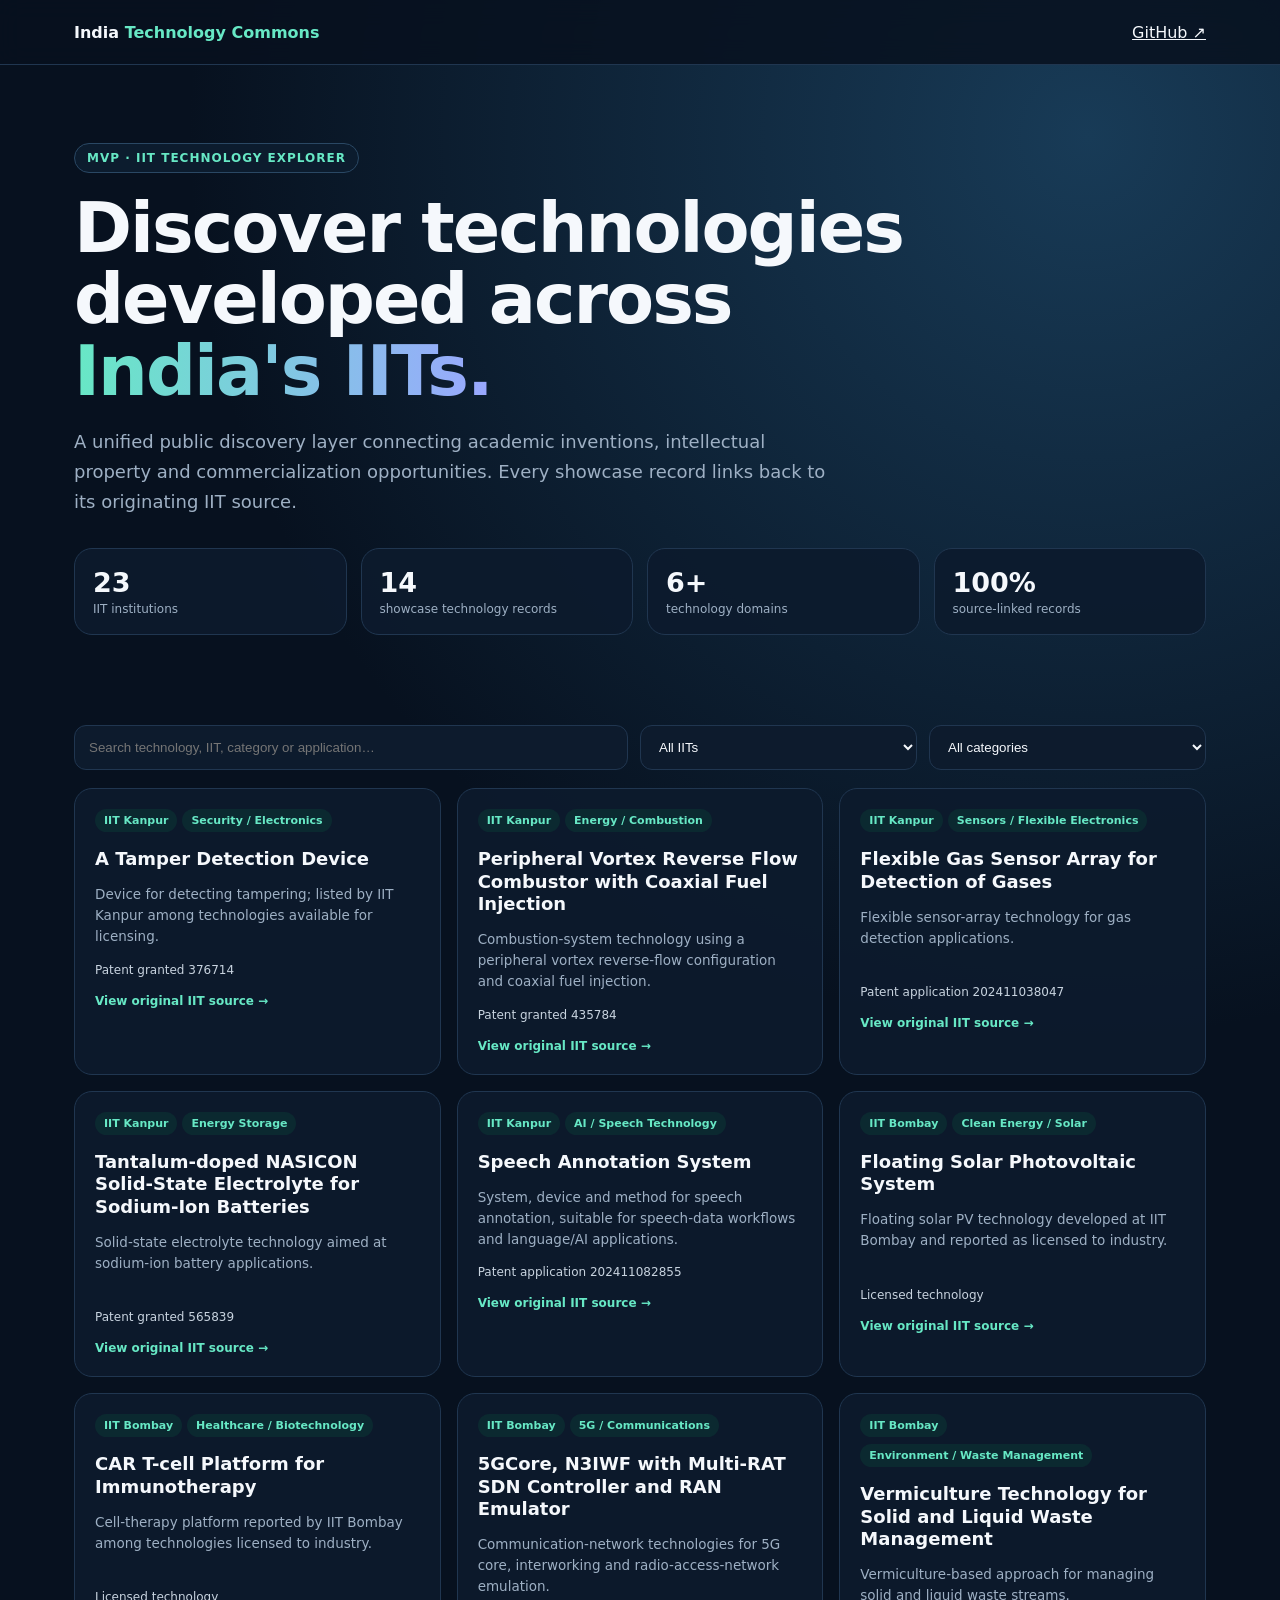
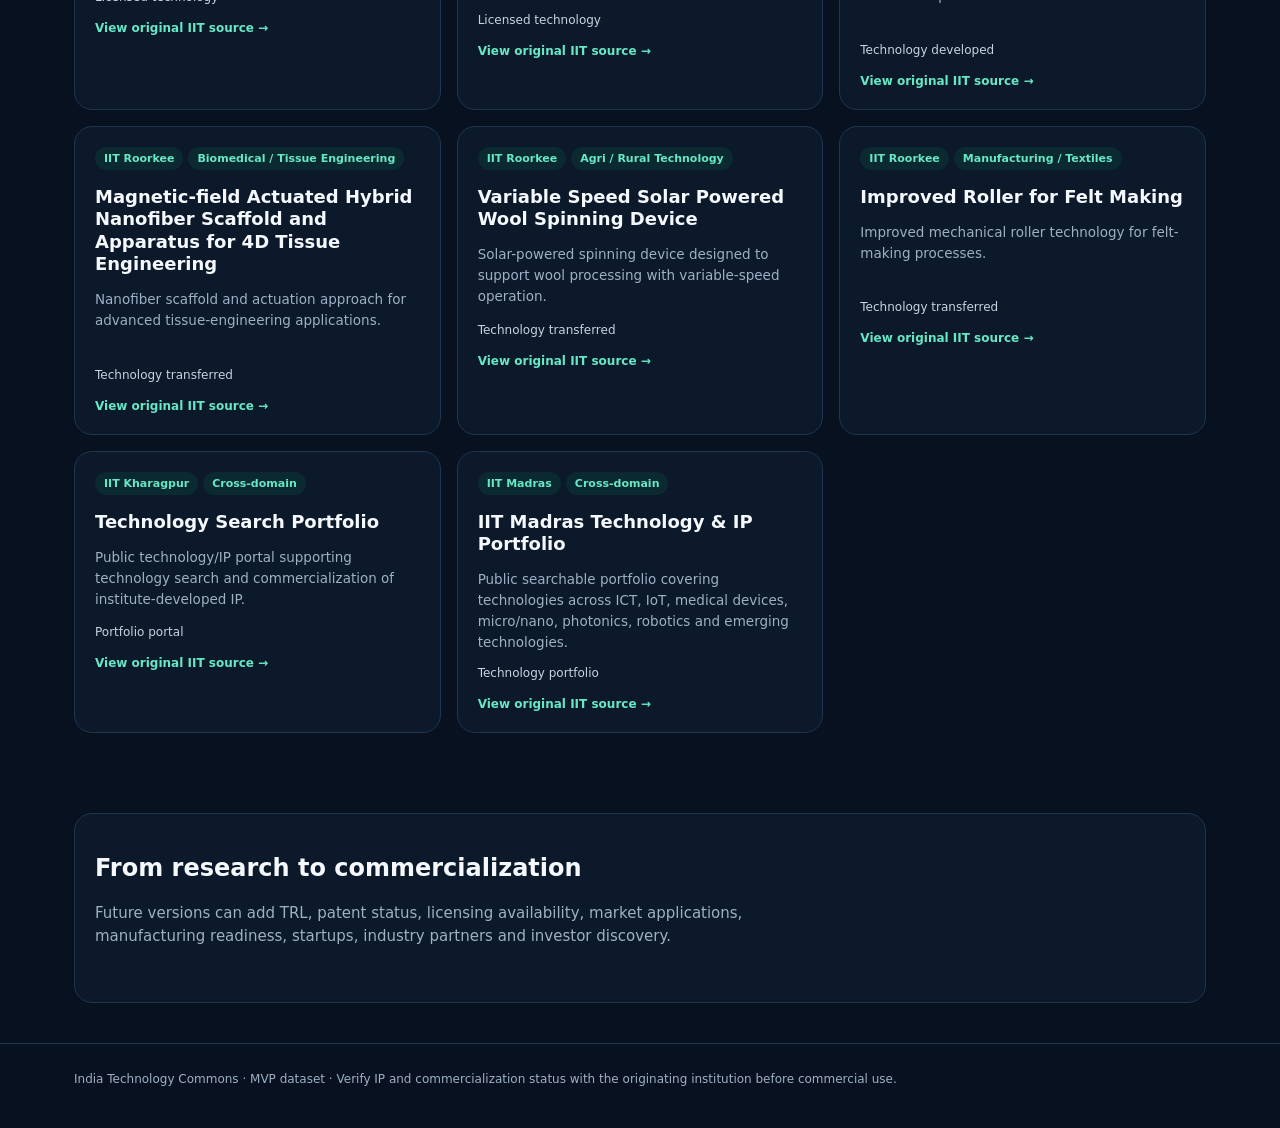
==== technology-commons/index.html @ 1e3e3b7a "Add India Technology Commons IIT technology MVP" ====
<!doctype html>
<html lang="en"><head><meta charset="utf-8"><meta name="viewport" content="width=device-width,initial-scale=1">
<title>India Technology Commons — IIT Technology Explorer</title>
<meta name="description" content="Public MVP discovery layer for technologies and IP developed across India's IITs.">
<style>
:root{--bg:#07111f;--panel:#0d1b2d;--line:#203650;--text:#f5f8fc;--muted:#9eb0c4;--a:#67e8c5;--b:#9aa7ff}*{box-sizing:border-box}body{margin:0;background:radial-gradient(circle at 85% 5%,#183b57 0,transparent 32%),var(--bg);color:var(--text);font-family:Inter,system-ui,-apple-system,Segoe UI,sans-serif}a{color:inherit}.wrap{max-width:1180px;margin:auto;padding:0 24px}nav{position:sticky;top:0;z-index:10;background:rgba(7,17,31,.86);backdrop-filter:blur(12px);border-bottom:1px solid var(--line)}.nav{height:64px;display:flex;align-items:center;justify-content:space-between}.brand{font-weight:850}.brand span{color:var(--a)}.hero{padding:78px 0 50px}.eyebrow{display:inline-block;border:1px solid #2a4864;background:#0c1c2e;color:var(--a);padding:7px 12px;border-radius:99px;font-size:12px;font-weight:800;letter-spacing:1px;text-transform:uppercase}h1{font-size:clamp(38px,6vw,70px);line-height:1.02;letter-spacing:-2px;max-width:850px;margin:20px 0}.grad{background:linear-gradient(90deg,var(--a),var(--b));-webkit-background-clip:text;color:transparent}.lead{font-size:18px;line-height:1.65;color:var(--muted);max-width:760px}.stats{display:grid;grid-template-columns:repeat(4,1fr);gap:14px;margin-top:32px}.stat,.card{background:rgba(13,27,45,.92);border:1px solid var(--line);border-radius:18px}.stat{padding:18px}.stat b{font-size:27px}.stat span{display:block;color:var(--muted);font-size:12px;margin-top:4px}section{padding:40px 0}.toolbar{display:grid;grid-template-columns:2fr 1fr 1fr;gap:12px;margin-bottom:18px}input,select{width:100%;padding:13px 14px;border:1px solid var(--line);border-radius:12px;background:var(--panel);color:var(--text);outline:none}.grid{display:grid;grid-template-columns:repeat(3,1fr);gap:16px}.card{padding:20px;transition:.2s}.card:hover{transform:translateY(-3px);border-color:#376181}.tag{display:inline-block;font-size:11px;font-weight:800;color:var(--a);background:#0b2930;border-radius:99px;padding:5px 9px;margin:0 5px 7px 0}.card h3{font-size:18px;line-height:1.25;margin:9px 0}.card p{font-size:13.5px;line-height:1.55;color:var(--muted);min-height:65px}.meta{font-size:12px;color:#c8d3df;margin:9px 0}.source{display:inline-flex;margin-top:8px;color:var(--a);font-size:12px;font-weight:750;text-decoration:none}.empty{padding:50px;text-align:center;color:var(--muted);grid-column:1/-1}footer{border-top:1px solid var(--line);padding:28px 0 42px;color:var(--muted);font-size:12px}@media(max-width:900px){.grid{grid-template-columns:repeat(2,1fr)}.stats{grid-template-columns:repeat(2,1fr)}.toolbar{grid-template-columns:1fr 1fr}.toolbar input{grid-column:1/-1}}@media(max-width:600px){.grid{grid-template-columns:1fr}.toolbar{grid-template-columns:1fr}.toolbar input{grid-column:auto}h1{letter-spacing:-1px}}
</style></head>
<body><nav><div class="wrap nav"><div class="brand">India <span>Technology Commons</span></div><a href="https://github.com/lifecourseindia/lifecourse" target="_blank">GitHub ↗</a></div></nav>
<header class="hero"><div class="wrap"><span class="eyebrow">MVP · IIT Technology Explorer</span><h1>Discover technologies developed across <span class="grad">India's IITs.</span></h1><p class="lead">A unified public discovery layer connecting academic inventions, intellectual property and commercialization opportunities. Every showcase record links back to its originating IIT source.</p><div class="stats"><div class="stat"><b>23</b><span>IIT institutions</span></div><div class="stat"><b id="recordCount">0</b><span>showcase technology records</span></div><div class="stat"><b>6+</b><span>technology domains</span></div><div class="stat"><b>100%</b><span>source-linked records</span></div></div></div></header>
<section><div class="wrap"><div class="toolbar"><input id="search" placeholder="Search technology, IIT, category or application…"><select id="iit"><option value="">All IITs</option></select><select id="cat"><option value="">All categories</option></select></div><div id="grid" class="grid"></div></div></section>
<section><div class="wrap"><div class="card"><h2>From research to commercialization</h2><p class="lead" style="font-size:15px">Future versions can add TRL, patent status, licensing availability, market applications, manufacturing readiness, startups, industry partners and investor discovery.</p></div></div></section>
<footer><div class="wrap">India Technology Commons · MVP dataset · Verify IP and commercialization status with the originating institution before commercial use.</div></footer>
<script>
const data=[
["IITK-001","IIT Kanpur","A Tamper Detection Device","Device for detecting tampering; listed by IIT Kanpur among technologies available for licensing.","Security / Electronics","Patent granted 376714","https://www.iitk.ac.in/ipr/available-technologies"],
["IITK-002","IIT Kanpur","Peripheral Vortex Reverse Flow Combustor with Coaxial Fuel Injection","Combustion-system technology using a peripheral vortex reverse-flow configuration and coaxial fuel injection.","Energy / Combustion","Patent granted 435784","https://www.iitk.ac.in/ipr/available-technologies"],
["IITK-003","IIT Kanpur","Flexible Gas Sensor Array for Detection of Gases","Flexible sensor-array technology for gas detection applications.","Sensors / Flexible Electronics","Patent application 202411038047","https://www.iitk.ac.in/ipr/available-technologies"],
["IITK-004","IIT Kanpur","Tantalum-doped NASICON Solid-State Electrolyte for Sodium-Ion Batteries","Solid-state electrolyte technology aimed at sodium-ion battery applications.","Energy Storage","Patent granted 565839","https://www.iitk.ac.in/ipr/available-technologies"],
["IITK-005","IIT Kanpur","Speech Annotation System","System, device and method for speech annotation, suitable for speech-data workflows and language/AI applications.","AI / Speech Technology","Patent application 202411082855","https://www.iitk.ac.in/ipr/available-technologies"],
["IITB-001","IIT Bombay","Floating Solar Photovoltaic System","Floating solar PV technology developed at IIT Bombay and reported as licensed to industry.","Clean Energy / Solar","Licensed technology","https://www.ircc.iitb.ac.in/IRCC-Webpage/technologies.jsp"],
["IITB-002","IIT Bombay","CAR T-cell Platform for Immunotherapy","Cell-therapy platform reported by IIT Bombay among technologies licensed to industry.","Healthcare / Biotechnology","Licensed technology","https://www.ircc.iitb.ac.in/IRCC-Webpage/technologies.jsp"],
["IITB-003","IIT Bombay","5GCore, N3IWF with Multi-RAT SDN Controller and RAN Emulator","Communication-network technologies for 5G core, interworking and radio-access-network emulation.","5G / Communications","Licensed technology","https://www.ircc.iitb.ac.in/IRCC-Webpage/technologies.jsp"],
["IITB-004","IIT Bombay","Vermiculture Technology for Solid and Liquid Waste Management","Vermiculture-based approach for managing solid and liquid waste streams.","Environment / Waste Management","Technology developed","https://www.ircc.iitb.ac.in/IRCC-Webpage/technologies.jsp"],
["IITR-001","IIT Roorkee","Magnetic-field Actuated Hybrid Nanofiber Scaffold and Apparatus for 4D Tissue Engineering","Nanofiber scaffold and actuation approach for advanced tissue-engineering applications.","Biomedical / Tissue Engineering","Technology transferred","https://ipr.iitr.ac.in/technologies-basket/"],
["IITR-002","IIT Roorkee","Variable Speed Solar Powered Wool Spinning Device","Solar-powered spinning device designed to support wool processing with variable-speed operation.","Agri / Rural Technology","Technology transferred","https://ipr.iitr.ac.in/technologies-basket/"],
["IITR-003","IIT Roorkee","Improved Roller for Felt Making","Improved mechanical roller technology for felt-making processes.","Manufacturing / Textiles","Technology transferred","https://ipr.iitr.ac.in/technologies-basket/"],
["IITKGP-001","IIT Kharagpur","Technology Search Portfolio","Public technology/IP portal supporting technology search and commercialization of institute-developed IP.","Cross-domain","Portfolio portal","https://sric.iitkgp.ac.in/technologies/"],
["IITM-001","IIT Madras","IIT Madras Technology & IP Portfolio","Public searchable portfolio covering technologies across ICT, IoT, medical devices, micro/nano, photonics, robotics and emerging technologies.","Cross-domain","Technology portfolio","https://ip.iitm.ac.in/our-technologies"]
];
const iit=document.querySelector('#iit'),cat=document.querySelector('#cat'),grid=document.querySelector('#grid'),count=document.querySelector('#recordCount');
[...new Set(data.map(x=>x[1]))].sort().forEach(x=>iit.insertAdjacentHTML('beforeend','<option>'+x+'</option>'));
[...new Set(data.map(x=>x[4]))].sort().forEach(x=>cat.insertAdjacentHTML('beforeend','<option>'+x+'</option>'));count.textContent=data.length;
function render(){const q=document.querySelector('#search').value.toLowerCase(),iv=iit.value,cv=cat.value;const rows=data.filter(x=>(!q||x.join(' ').toLowerCase().includes(q))&&(!iv||x[1]===iv)&&(!cv||x[4]===cv));grid.innerHTML=rows.length?rows.map(x=>'<article class="card"><span class="tag">'+x[1]+'</span><span class="tag">'+x[4]+'</span><h3>'+x[2]+'</h3><p>'+x[3]+'</p><div class="meta">'+x[5]+'</div><a class="source" href="'+x[6]+'" target="_blank" rel="noopener">View original IIT source →</a></article>').join(''):'<div class="empty">No matching technologies found.</div>'}
document.querySelector('#search').addEventListener('input',render);iit.addEventListener('change',render);cat.addEventListener('change',render);render();
</script></body></html>
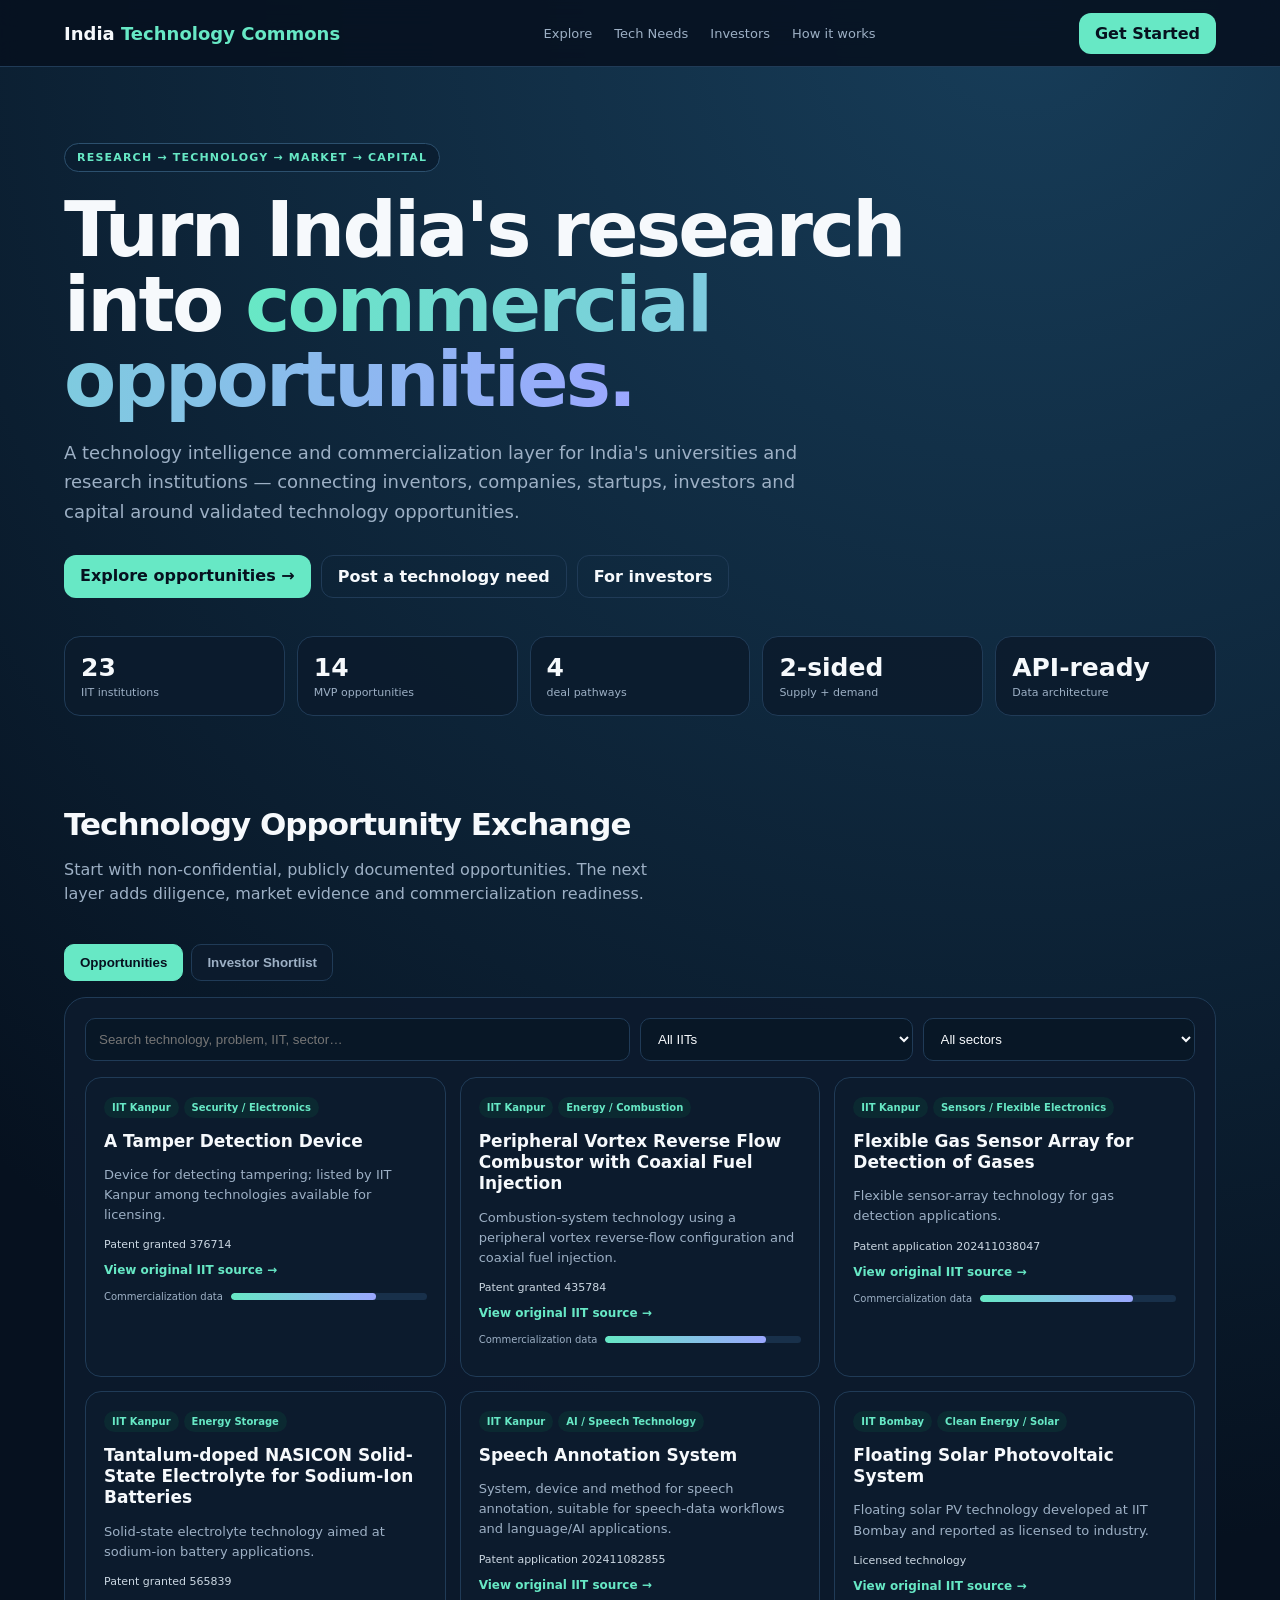
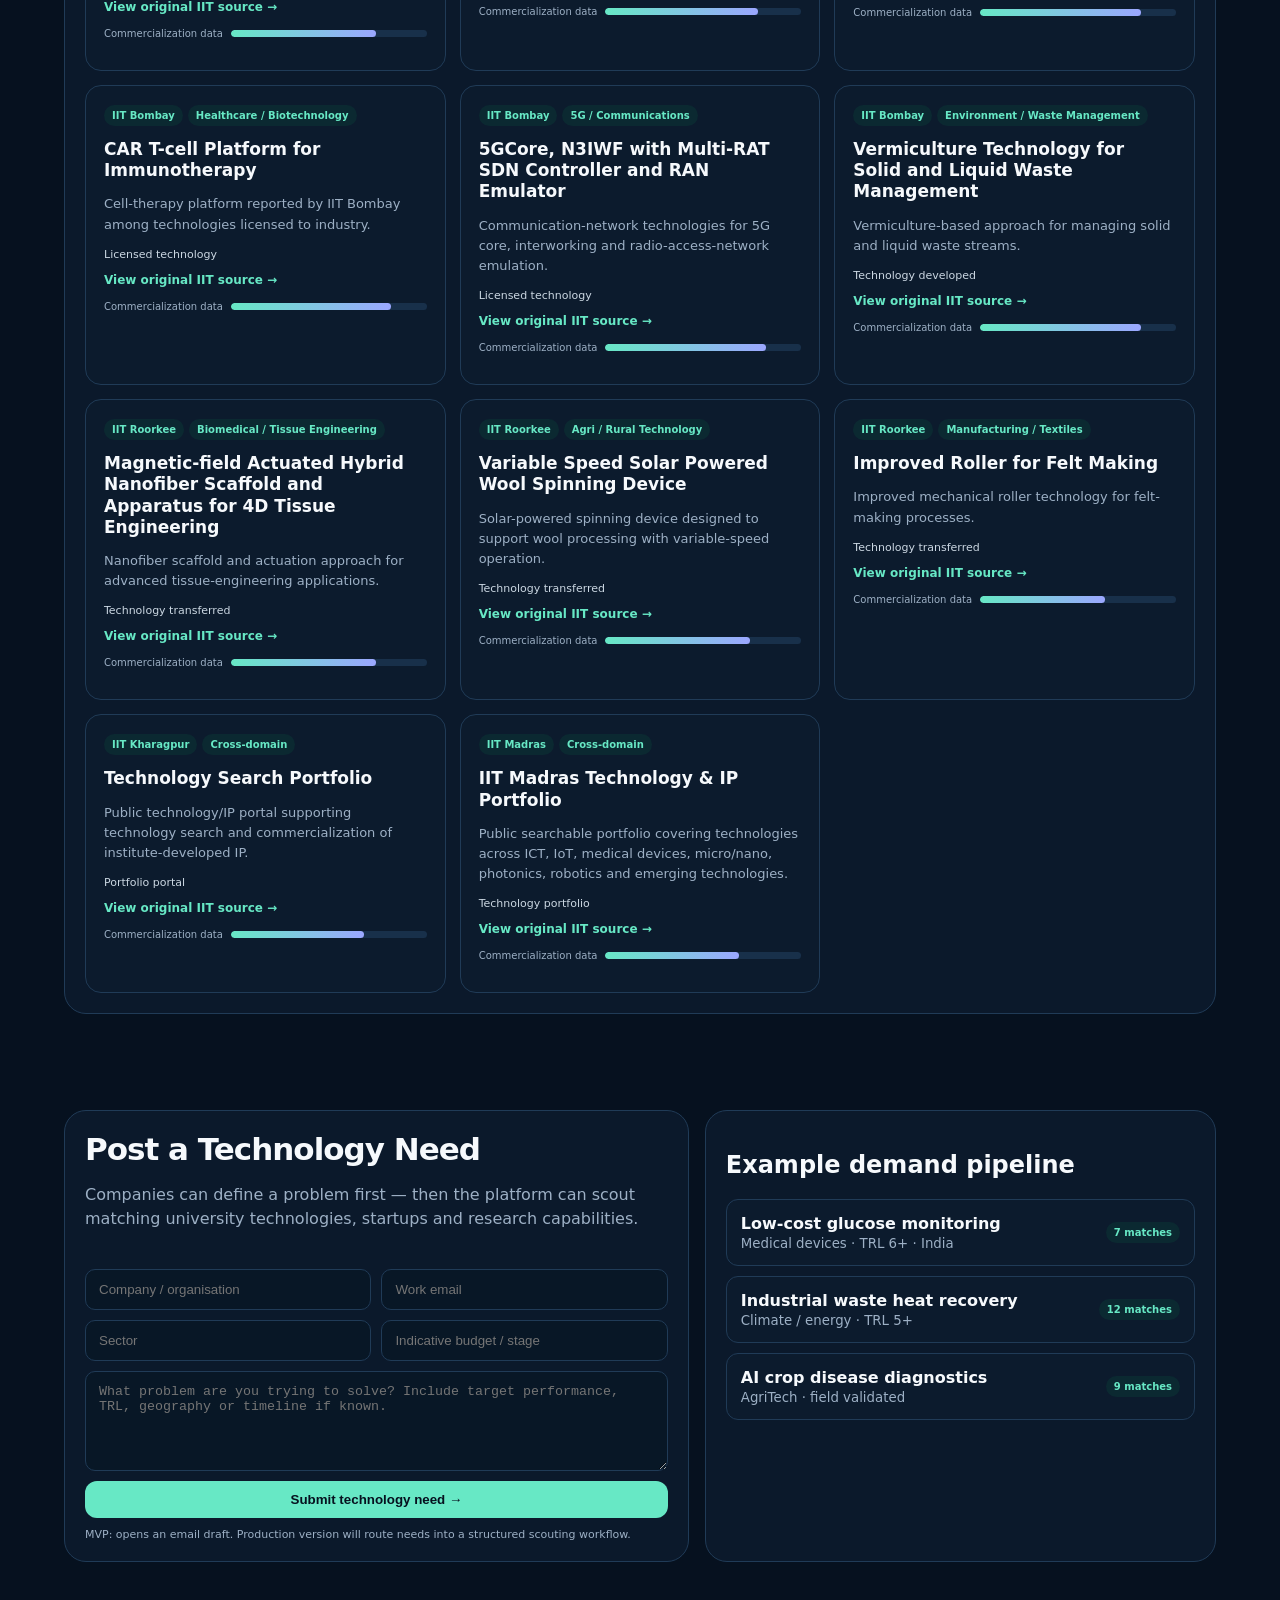
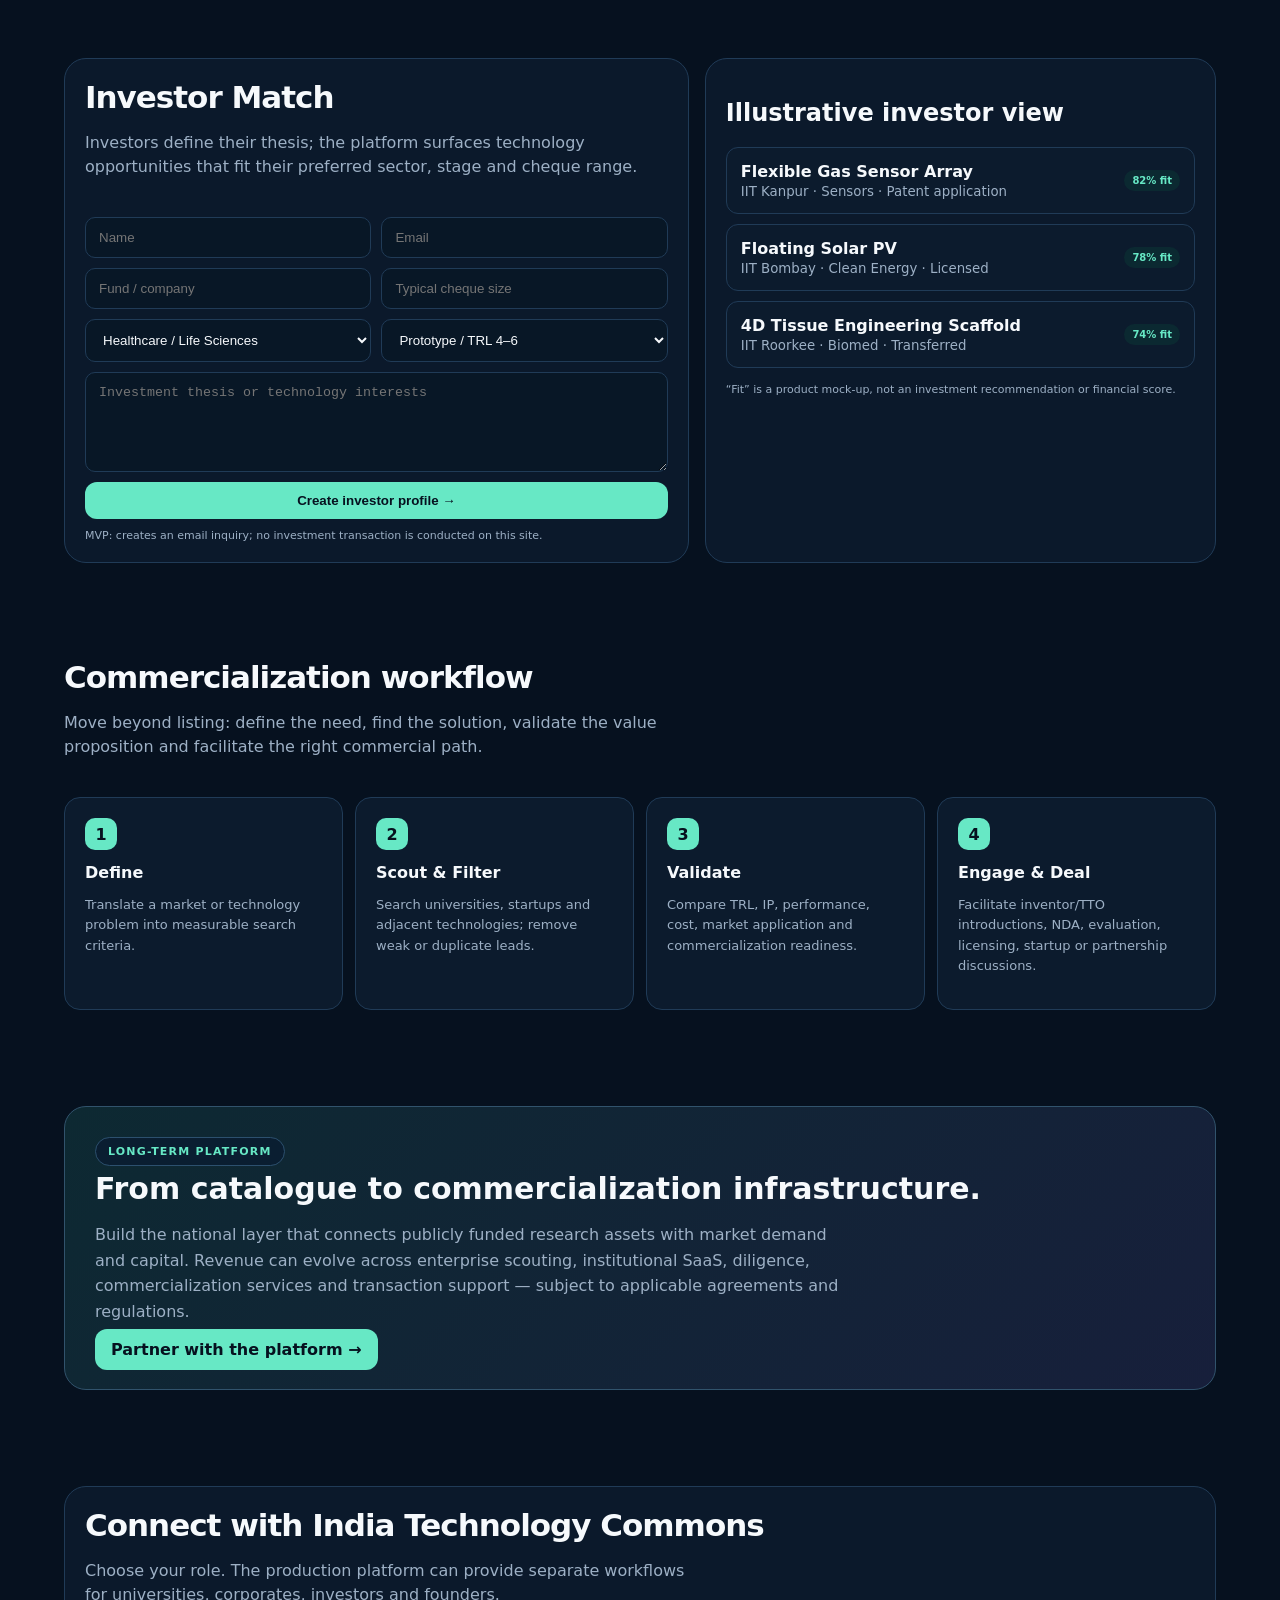
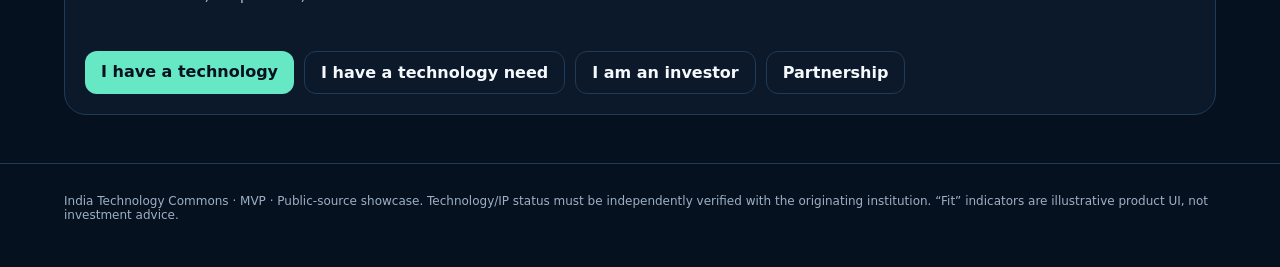
==== commit c4f71e0e: "Upgrade Technology Commons to commercialization marketplace MVP" ====
--- a/technology-commons/index.html
+++ b/technology-commons/index.html
@@ -1,15 +1,62 @@
 <!doctype html>
 <html lang="en"><head><meta charset="utf-8"><meta name="viewport" content="width=device-width,initial-scale=1">
-<title>India Technology Commons — IIT Technology Explorer</title>
-<meta name="description" content="Public MVP discovery layer for technologies and IP developed across India's IITs.">
+<title>India Technology Commons | Research to Capital</title>
+<meta name="description" content="Discover, scout and commercialize technologies from India's research ecosystem.">
 <style>
-:root{--bg:#07111f;--panel:#0d1b2d;--line:#203650;--text:#f5f8fc;--muted:#9eb0c4;--a:#67e8c5;--b:#9aa7ff}*{box-sizing:border-box}body{margin:0;background:radial-gradient(circle at 85% 5%,#183b57 0,transparent 32%),var(--bg);color:var(--text);font-family:Inter,system-ui,-apple-system,Segoe UI,sans-serif}a{color:inherit}.wrap{max-width:1180px;margin:auto;padding:0 24px}nav{position:sticky;top:0;z-index:10;background:rgba(7,17,31,.86);backdrop-filter:blur(12px);border-bottom:1px solid var(--line)}.nav{height:64px;display:flex;align-items:center;justify-content:space-between}.brand{font-weight:850}.brand span{color:var(--a)}.hero{padding:78px 0 50px}.eyebrow{display:inline-block;border:1px solid #2a4864;background:#0c1c2e;color:var(--a);padding:7px 12px;border-radius:99px;font-size:12px;font-weight:800;letter-spacing:1px;text-transform:uppercase}h1{font-size:clamp(38px,6vw,70px);line-height:1.02;letter-spacing:-2px;max-width:850px;margin:20px 0}.grad{background:linear-gradient(90deg,var(--a),var(--b));-webkit-background-clip:text;color:transparent}.lead{font-size:18px;line-height:1.65;color:var(--muted);max-width:760px}.stats{display:grid;grid-template-columns:repeat(4,1fr);gap:14px;margin-top:32px}.stat,.card{background:rgba(13,27,45,.92);border:1px solid var(--line);border-radius:18px}.stat{padding:18px}.stat b{font-size:27px}.stat span{display:block;color:var(--muted);font-size:12px;margin-top:4px}section{padding:40px 0}.toolbar{display:grid;grid-template-columns:2fr 1fr 1fr;gap:12px;margin-bottom:18px}input,select{width:100%;padding:13px 14px;border:1px solid var(--line);border-radius:12px;background:var(--panel);color:var(--text);outline:none}.grid{display:grid;grid-template-columns:repeat(3,1fr);gap:16px}.card{padding:20px;transition:.2s}.card:hover{transform:translateY(-3px);border-color:#376181}.tag{display:inline-block;font-size:11px;font-weight:800;color:var(--a);background:#0b2930;border-radius:99px;padding:5px 9px;margin:0 5px 7px 0}.card h3{font-size:18px;line-height:1.25;margin:9px 0}.card p{font-size:13.5px;line-height:1.55;color:var(--muted);min-height:65px}.meta{font-size:12px;color:#c8d3df;margin:9px 0}.source{display:inline-flex;margin-top:8px;color:var(--a);font-size:12px;font-weight:750;text-decoration:none}.empty{padding:50px;text-align:center;color:var(--muted);grid-column:1/-1}footer{border-top:1px solid var(--line);padding:28px 0 42px;color:var(--muted);font-size:12px}@media(max-width:900px){.grid{grid-template-columns:repeat(2,1fr)}.stats{grid-template-columns:repeat(2,1fr)}.toolbar{grid-template-columns:1fr 1fr}.toolbar input{grid-column:1/-1}}@media(max-width:600px){.grid{grid-template-columns:1fr}.toolbar{grid-template-columns:1fr}.toolbar input{grid-column:auto}h1{letter-spacing:-1px}}
+:root{--bg:#06111f;--p:#0c1b2d;--p2:#10253b;--line:#203b57;--txt:#f6f9fc;--mut:#9db0c5;--a:#67e8c5;--b:#9ba7ff;--gold:#ffd166;--danger:#ff7f96}
+*{box-sizing:border-box}body{margin:0;background:radial-gradient(circle at 80% 0,#173d59 0,transparent 30%),var(--bg);color:var(--txt);font-family:Inter,system-ui,-apple-system,Segoe UI,sans-serif}a{text-decoration:none;color:inherit}.wrap{max-width:1200px;margin:auto;padding:0 24px}
+nav{position:sticky;top:0;z-index:20;background:rgba(6,17,31,.88);backdrop-filter:blur(14px);border-bottom:1px solid var(--line)}.nav{height:66px;display:flex;align-items:center;justify-content:space-between}.brand{font-weight:900;font-size:18px}.brand i{font-style:normal;color:var(--a)}.navlinks{display:flex;gap:22px;color:var(--mut);font-size:13px}.navlinks a:hover{color:var(--a)}.btn{border:0;border-radius:12px;padding:11px 16px;font-weight:800;cursor:pointer}.primary{background:var(--a);color:#06111f}.ghost{background:transparent;border:1px solid var(--line);color:var(--txt)}
+.hero{padding:76px 0 42px}.eyebrow{display:inline-block;padding:7px 12px;border:1px solid #2c506e;border-radius:99px;color:var(--a);background:#0a1e31;font-size:11px;font-weight:850;letter-spacing:1.2px;text-transform:uppercase}h1{font-size:clamp(40px,6.5vw,76px);line-height:.99;letter-spacing:-2.8px;max-width:950px;margin:20px 0}.grad{background:linear-gradient(90deg,var(--a),var(--b));-webkit-background-clip:text;color:transparent}.lead{max-width:790px;color:var(--mut);font-size:18px;line-height:1.65}.hero-actions{display:flex;gap:10px;flex-wrap:wrap;margin-top:28px}.metrics{display:grid;grid-template-columns:repeat(5,1fr);gap:12px;margin-top:38px}.metric{background:rgba(12,27,45,.9);border:1px solid var(--line);border-radius:16px;padding:16px}.metric b{font-size:25px}.metric span{display:block;color:var(--mut);font-size:11px;margin-top:4px}
+section{padding:48px 0}.section-head{display:flex;justify-content:space-between;align-items:end;gap:20px;margin-bottom:22px}.section-head h2{margin:0;font-size:31px;letter-spacing:-1px}.section-head p{color:var(--mut);max-width:600px;line-height:1.5}
+.tabs{display:flex;gap:8px;flex-wrap:wrap;margin-bottom:16px}.tab{padding:10px 15px;border:1px solid var(--line);background:var(--p);color:var(--mut);border-radius:10px;font-weight:800;cursor:pointer}.tab.active{background:var(--a);color:#06111f;border-color:var(--a)}
+.panel{background:rgba(12,27,45,.92);border:1px solid var(--line);border-radius:22px;padding:20px}.toolbar{display:grid;grid-template-columns:2fr 1fr 1fr;gap:10px;margin-bottom:16px}input,select,textarea{width:100%;padding:12px 13px;background:#081726;color:var(--txt);border:1px solid var(--line);border-radius:10px;outline:none}textarea{min-height:100px;resize:vertical}
+.grid{display:grid;grid-template-columns:repeat(3,1fr);gap:14px}.card{background:var(--p);border:1px solid var(--line);border-radius:16px;padding:18px;transition:.2s}.card:hover{transform:translateY(-3px);border-color:#3a668c}.tag{display:inline-block;background:#0b2931;color:var(--a);padding:5px 8px;border-radius:99px;font-size:10px;font-weight:850;margin:0 5px 5px 0}.tag.gold{background:#302719;color:var(--gold)}.card h3{font-size:17px;line-height:1.25;margin:8px 0}.card p{color:var(--mut);font-size:13px;line-height:1.55}.meta{font-size:11px;color:#cbd7e2;margin:8px 0}.source{color:var(--a);font-size:12px;font-weight:800}.score{display:flex;gap:8px;align-items:center;margin:13px 0}.scorebar{height:7px;background:#18304a;border-radius:99px;flex:1;overflow:hidden}.scorebar i{display:block;height:100%;background:linear-gradient(90deg,var(--a),var(--b));border-radius:99px}.empty{text-align:center;color:var(--mut);padding:35px;grid-column:1/-1}
+.how{display:grid;grid-template-columns:repeat(4,1fr);gap:12px}.step{padding:20px;background:var(--p);border:1px solid var(--line);border-radius:16px}.num{display:inline-flex;width:32px;height:32px;border-radius:10px;background:var(--a);color:#06111f;align-items:center;justify-content:center;font-weight:900}.step h3{font-size:16px;margin:13px 0 6px}.step p{color:var(--mut);font-size:13px;line-height:1.55}
+.twocol{display:grid;grid-template-columns:1.1fr .9fr;gap:16px}.list{display:grid;gap:10px}.row{display:flex;align-items:center;justify-content:space-between;gap:15px;padding:14px;background:var(--p);border:1px solid var(--line);border-radius:12px}.row small{color:var(--mut);display:block;margin-top:3px}.status{font-size:10px;font-weight:900;padding:5px 8px;border-radius:99px;background:#0b2931;color:var(--a);white-space:nowrap}
+.form{display:grid;gap:10px}.formgrid{display:grid;grid-template-columns:1fr 1fr;gap:10px}
+.callout{background:linear-gradient(135deg,#0d2932,#171f3b);border:1px solid #31536c;border-radius:22px;padding:30px}.callout h2{font-size:30px;margin:5px 0 10px}.callout p{color:var(--mut);line-height:1.6;max-width:760px}
+footer{border-top:1px solid var(--line);padding:30px 0 45px;color:var(--mut);font-size:12px}.note{font-size:11px;color:var(--mut)}
+@media(max-width:950px){.metrics{grid-template-columns:repeat(3,1fr)}.grid{grid-template-columns:repeat(2,1fr)}.how{grid-template-columns:repeat(2,1fr)}.twocol{grid-template-columns:1fr}.navlinks{display:none}}
+@media(max-width:620px){.metrics{grid-template-columns:repeat(2,1fr)}.grid{grid-template-columns:1fr}.toolbar,.formgrid{grid-template-columns:1fr}.how{grid-template-columns:1fr}h1{letter-spacing:-1.5px}}
 </style></head>
-<body><nav><div class="wrap nav"><div class="brand">India <span>Technology Commons</span></div><a href="https://github.com/lifecourseindia/lifecourse" target="_blank">GitHub ↗</a></div></nav>
-<header class="hero"><div class="wrap"><span class="eyebrow">MVP · IIT Technology Explorer</span><h1>Discover technologies developed across <span class="grad">India's IITs.</span></h1><p class="lead">A unified public discovery layer connecting academic inventions, intellectual property and commercialization opportunities. Every showcase record links back to its originating IIT source.</p><div class="stats"><div class="stat"><b>23</b><span>IIT institutions</span></div><div class="stat"><b id="recordCount">0</b><span>showcase technology records</span></div><div class="stat"><b>6+</b><span>technology domains</span></div><div class="stat"><b>100%</b><span>source-linked records</span></div></div></div></header>
-<section><div class="wrap"><div class="toolbar"><input id="search" placeholder="Search technology, IIT, category or application…"><select id="iit"><option value="">All IITs</option></select><select id="cat"><option value="">All categories</option></select></div><div id="grid" class="grid"></div></div></section>
-<section><div class="wrap"><div class="card"><h2>From research to commercialization</h2><p class="lead" style="font-size:15px">Future versions can add TRL, patent status, licensing availability, market applications, manufacturing readiness, startups, industry partners and investor discovery.</p></div></div></section>
-<footer><div class="wrap">India Technology Commons · MVP dataset · Verify IP and commercialization status with the originating institution before commercial use.</div></footer>
+<body>
+<nav><div class="wrap nav"><div class="brand">India <i>Technology Commons</i></div><div class="navlinks"><a href="#explore">Explore</a><a href="#needs">Tech Needs</a><a href="#investors">Investors</a><a href="#process">How it works</a></div><a class="btn primary" href="#connect">Get Started</a></div></nav>
+
+<header class="hero"><div class="wrap">
+<span class="eyebrow">Research → Technology → Market → Capital</span>
+<h1>Turn India's research into <span class="grad">commercial opportunities.</span></h1>
+<p class="lead">A technology intelligence and commercialization layer for India's universities and research institutions — connecting inventors, companies, startups, investors and capital around validated technology opportunities.</p>
+<div class="hero-actions"><a class="btn primary" href="#explore">Explore opportunities →</a><a class="btn ghost" href="#needs">Post a technology need</a><a class="btn ghost" href="#investors">For investors</a></div>
+<div class="metrics"><div class="metric"><b>23</b><span>IIT institutions</span></div><div class="metric"><b id="rc">0</b><span>MVP opportunities</span></div><div class="metric"><b>4</b><span>deal pathways</span></div><div class="metric"><b>2-sided</b><span>Supply + demand</span></div><div class="metric"><b>API-ready</b><span>Data architecture</span></div></div>
+</div></header>
+
+<section id="explore"><div class="wrap">
+<div class="section-head"><div><h2>Technology Opportunity Exchange</h2><p>Start with non-confidential, publicly documented opportunities. The next layer adds diligence, market evidence and commercialization readiness.</p></div></div>
+<div class="tabs"><button class="tab active" data-view="opps">Opportunities</button><button class="tab" data-view="short">Investor Shortlist</button></div>
+<div class="panel"><div class="toolbar"><input id="q" placeholder="Search technology, problem, IIT, sector…"><select id="iit"><option value="">All IITs</option></select><select id="cat"><option value="">All sectors</option></select></div><div id="grid" class="grid"></div></div>
+</div></section>
+
+<section id="needs"><div class="wrap"><div class="twocol">
+<div class="panel"><div class="section-head"><div><h2>Post a Technology Need</h2><p>Companies can define a problem first — then the platform can scout matching university technologies, startups and research capabilities.</p></div></div>
+<form class="form" id="needForm"><div class="formgrid"><input name="company" required placeholder="Company / organisation"><input name="email" type="email" required placeholder="Work email"></div><div class="formgrid"><input name="sector" placeholder="Sector"><input name="budget" placeholder="Indicative budget / stage"></div><textarea name="need" required placeholder="What problem are you trying to solve? Include target performance, TRL, geography or timeline if known."></textarea><button class="btn primary">Submit technology need →</button><span class="note">MVP: opens an email draft. Production version will route needs into a structured scouting workflow.</span></form></div>
+<div class="panel"><h2>Example demand pipeline</h2><div class="list"><div class="row"><div><b>Low-cost glucose monitoring</b><small>Medical devices · TRL 6+ · India</small></div><span class="status">7 matches</span></div><div class="row"><div><b>Industrial waste heat recovery</b><small>Climate / energy · TRL 5+</small></div><span class="status">12 matches</span></div><div class="row"><div><b>AI crop disease diagnostics</b><small>AgriTech · field validated</small></div><span class="status">9 matches</span></div></div></div>
+</div></div></section>
+
+<section id="investors"><div class="wrap"><div class="twocol">
+<div class="panel"><div class="section-head"><div><h2>Investor Match</h2><p>Investors define their thesis; the platform surfaces technology opportunities that fit their preferred sector, stage and cheque range.</p></div></div>
+<form class="form" id="invForm"><div class="formgrid"><input name="name" required placeholder="Name"><input name="email" type="email" required placeholder="Email"></div><div class="formgrid"><input name="firm" placeholder="Fund / company"><input name="cheque" placeholder="Typical cheque size"></div><div class="formgrid"><select name="sector"><option>Healthcare / Life Sciences</option><option>Climate / Energy</option><option>AI / DeepTech</option><option>Agri / FoodTech</option><option>Materials / Manufacturing</option></select><select name="stage"><option>Prototype / TRL 4–6</option><option>Commercial / TRL 7–9</option><option>Any stage</option></select></div><textarea name="thesis" placeholder="Investment thesis or technology interests"></textarea><button class="btn primary">Create investor profile →</button><span class="note">MVP: creates an email inquiry; no investment transaction is conducted on this site.</span></form></div>
+<div class="panel"><h2>Illustrative investor view</h2><div class="list"><div class="row"><div><b>Flexible Gas Sensor Array</b><small>IIT Kanpur · Sensors · Patent application</small></div><span class="status">82% fit</span></div><div class="row"><div><b>Floating Solar PV</b><small>IIT Bombay · Clean Energy · Licensed</small></div><span class="status">78% fit</span></div><div class="row"><div><b>4D Tissue Engineering Scaffold</b><small>IIT Roorkee · Biomed · Transferred</small></div><span class="status">74% fit</span></div></div><p class="note" style="margin-top:15px">“Fit” is a product mock-up, not an investment recommendation or financial score.</p></div>
+</div></div></section>
+
+<section id="process"><div class="wrap"><div class="section-head"><div><h2>Commercialization workflow</h2><p>Move beyond listing: define the need, find the solution, validate the value proposition and facilitate the right commercial path.</p></div></div>
+<div class="how"><div class="step"><span class="num">1</span><h3>Define</h3><p>Translate a market or technology problem into measurable search criteria.</p></div><div class="step"><span class="num">2</span><h3>Scout & Filter</h3><p>Search universities, startups and adjacent technologies; remove weak or duplicate leads.</p></div><div class="step"><span class="num">3</span><h3>Validate</h3><p>Compare TRL, IP, performance, cost, market application and commercialization readiness.</p></div><div class="step"><span class="num">4</span><h3>Engage & Deal</h3><p>Facilitate inventor/TTO introductions, NDA, evaluation, licensing, startup or partnership discussions.</p></div></div>
+</div></section>
+
+<section><div class="wrap"><div class="callout"><span class="eyebrow">Long-term platform</span><h2>From catalogue to commercialization infrastructure.</h2><p>Build the national layer that connects publicly funded research assets with market demand and capital. Revenue can evolve across enterprise scouting, institutional SaaS, diligence, commercialization services and transaction support — subject to applicable agreements and regulations.</p><a class="btn primary" href="#connect">Partner with the platform →</a></div></div></section>
+
+<section id="connect"><div class="wrap"><div class="panel"><div class="section-head"><div><h2>Connect with India Technology Commons</h2><p>Choose your role. The production platform can provide separate workflows for universities, corporates, investors and founders.</p></div></div><div class="hero-actions"><a class="btn primary" href="mailto:lifecourseindia@gmail.com?subject=India%20Technology%20Commons%20-%20Technology%20Interest">I have a technology</a><a class="btn ghost" href="mailto:lifecourseindia@gmail.com?subject=India%20Technology%20Commons%20-%20Technology%20Need">I have a technology need</a><a class="btn ghost" href="mailto:lifecourseindia@gmail.com?subject=India%20Technology%20Commons%20-%20Investor">I am an investor</a><a class="btn ghost" href="mailto:lifecourseindia@gmail.com?subject=India%20Technology%20Commons%20-%20Partnership">Partnership</a></div></div></div></section>
+
+<footer><div class="wrap">India Technology Commons · MVP · Public-source showcase. Technology/IP status must be independently verified with the originating institution. “Fit” indicators are illustrative product UI, not investment advice.</div></footer>
 <script>
 const data=[
 ["IITK-001","IIT Kanpur","A Tamper Detection Device","Device for detecting tampering; listed by IIT Kanpur among technologies available for licensing.","Security / Electronics","Patent granted 376714","https://www.iitk.ac.in/ipr/available-technologies"],
@@ -27,9 +74,9 @@
 ["IITKGP-001","IIT Kharagpur","Technology Search Portfolio","Public technology/IP portal supporting technology search and commercialization of institute-developed IP.","Cross-domain","Portfolio portal","https://sric.iitkgp.ac.in/technologies/"],
 ["IITM-001","IIT Madras","IIT Madras Technology & IP Portfolio","Public searchable portfolio covering technologies across ICT, IoT, medical devices, micro/nano, photonics, robotics and emerging technologies.","Cross-domain","Technology portfolio","https://ip.iitm.ac.in/our-technologies"]
 ];
-const iit=document.querySelector('#iit'),cat=document.querySelector('#cat'),grid=document.querySelector('#grid'),count=document.querySelector('#recordCount');
-[...new Set(data.map(x=>x[1]))].sort().forEach(x=>iit.insertAdjacentHTML('beforeend','<option>'+x+'</option>'));
-[...new Set(data.map(x=>x[4]))].sort().forEach(x=>cat.insertAdjacentHTML('beforeend','<option>'+x+'</option>'));count.textContent=data.length;
-function render(){const q=document.querySelector('#search').value.toLowerCase(),iv=iit.value,cv=cat.value;const rows=data.filter(x=>(!q||x.join(' ').toLowerCase().includes(q))&&(!iv||x[1]===iv)&&(!cv||x[4]===cv));grid.innerHTML=rows.length?rows.map(x=>'<article class="card"><span class="tag">'+x[1]+'</span><span class="tag">'+x[4]+'</span><h3>'+x[2]+'</h3><p>'+x[3]+'</p><div class="meta">'+x[5]+'</div><a class="source" href="'+x[6]+'" target="_blank" rel="noopener">View original IIT source →</a></article>').join(''):'<div class="empty">No matching technologies found.</div>'}
-document.querySelector('#search').addEventListener('input',render);iit.addEventListener('change',render);cat.addEventListener('change',render);render();
+const iit=document.querySelector('#iit'),cat=document.querySelector('#cat'),grid=document.querySelector('#grid');document.querySelector('#rc').textContent=data.length;
+[...new Set(data.map(x=>x[1]))].sort().forEach(x=>iit.insertAdjacentHTML('beforeend','<option>'+x+'</option>'));[...new Set(data.map(x=>x[4]))].sort().forEach(x=>cat.insertAdjacentHTML('beforeend','<option>'+x+'</option>'));
+function render(){let q=document.querySelector('#q').value.toLowerCase(),iv=iit.value,cv=cat.value;let rows=data.filter(x=>(!q||x.join(' ').toLowerCase().includes(q))&&(!iv||x[1]===iv)&&(!cv||x[4]===cv));grid.innerHTML=rows.length?rows.map(x=>'<article class="card"><span class="tag">'+x[1]+'</span><span class="tag">'+x[4]+'</span><h3>'+x[2]+'</h3><p>'+x[3]+'</p><div class="meta">'+x[5]+'</div><a class="source" href="'+x[6]+'" target="_blank" rel="noopener">View original IIT source →</a><div class="score"><span style="font-size:10px;color:var(--mut)">Commercialization data</span><div class="scorebar"><i style="width:'+([82,78,74,68,64][Math.floor(Math.random()*5)])+'%"></i></div></div></article>').join(''):'<div class="empty">No matching opportunities found.</div>'}document.querySelector('#q').addEventListener('input',render);iit.addEventListener('change',render);cat.addEventListener('change',render);render();
+document.querySelectorAll('.tab').forEach(t=>t.onclick=()=>{document.querySelectorAll('.tab').forEach(x=>x.classList.remove('active'));t.classList.add('active')});
+function mail(form,subject){form.addEventListener('submit',e=>{e.preventDefault();const d=new FormData(form);const body=[...d.entries()].map(x=>x[0]+': '+x[1]).join('%0A');location.href='mailto:lifecourseindia@gmail.com?subject='+encodeURIComponent(subject)+'&body='+body})}mail(document.querySelector('#needForm'),'India Technology Commons - Technology Need');mail(document.querySelector('#invForm'),'India Technology Commons - Investor Profile');
 </script></body></html>
